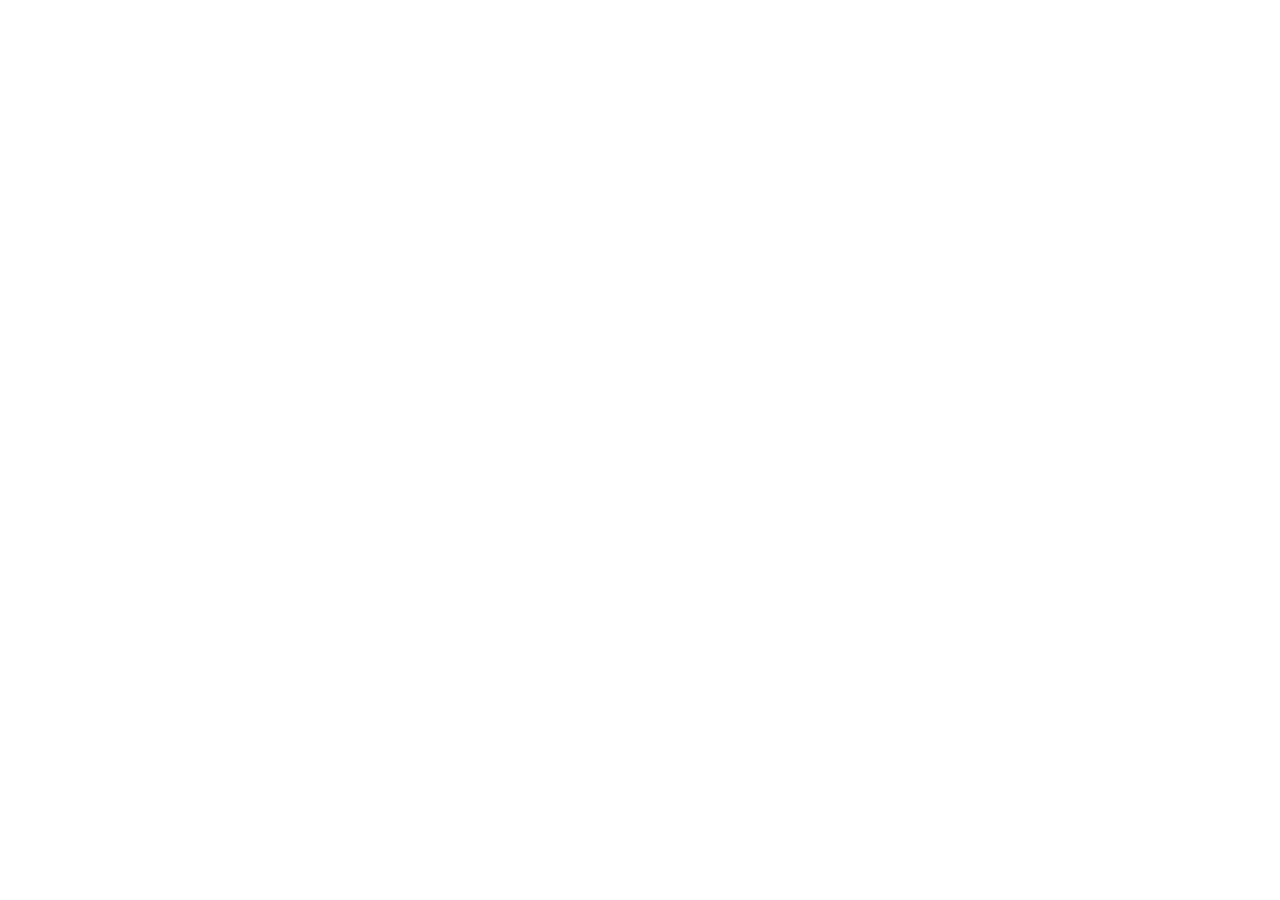
==== frontend/index.html @ bb5d073d "Commit inicial" ====
<!DOCTYPE html>
<html lang="en">
<head>
    <meta charset="UTF-8">
    <meta name="viewport" content="width=device-width, initial-scale=1.0">
    <title>Document</title>
</head>
<body>
    
</body>
</html>
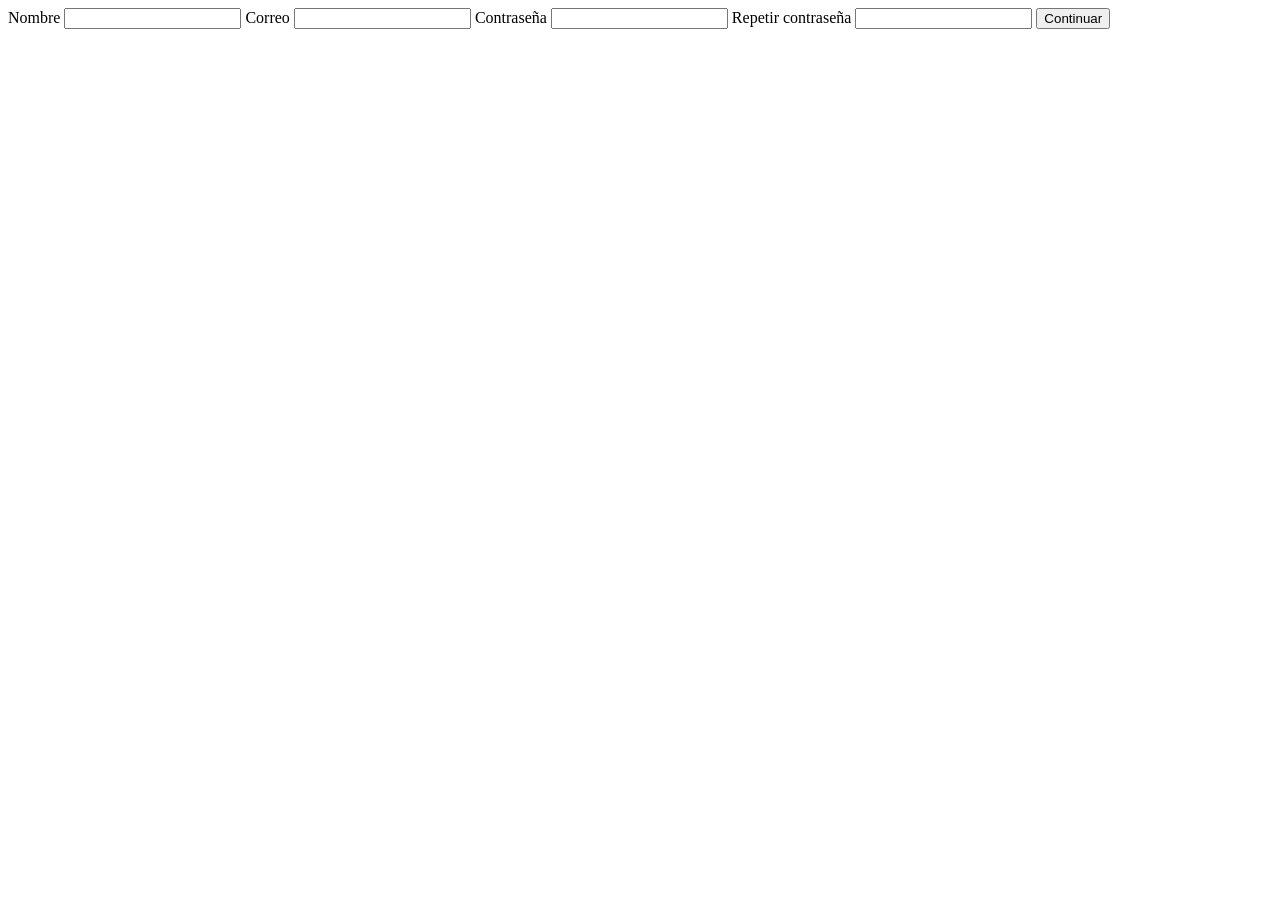
==== commit e749da38: "Creado Frontend" ====
--- a/frontend/index.html
+++ b/frontend/index.html
@@ -6,6 +6,31 @@
     <title>Document</title>
 </head>
 <body>
-    
+    <header>
+        <nav>
+
+        </nav>
+    </header>
+    <main>
+        <form action="">
+            <label for="name" id="name">Nombre</label>
+            <input type="text" id="name">
+        
+            <label for="email">Correo</label>
+            <input type="email" id="email">
+
+            <label for="passIni" id="passIni">Contraseña</label>
+            <input type="password" name="passIni" id="passIni">
+
+            <label for="passCopy" id="passCopy">Repetir contraseña</label>
+            <input type="password" name="passCopy" id="passCopy">
+
+            <button type="submit" id="submitButton">Continuar</button>
+        </form>
+
+    </main>
+    <footer>
+
+    </footer>
 </body>
 </html>
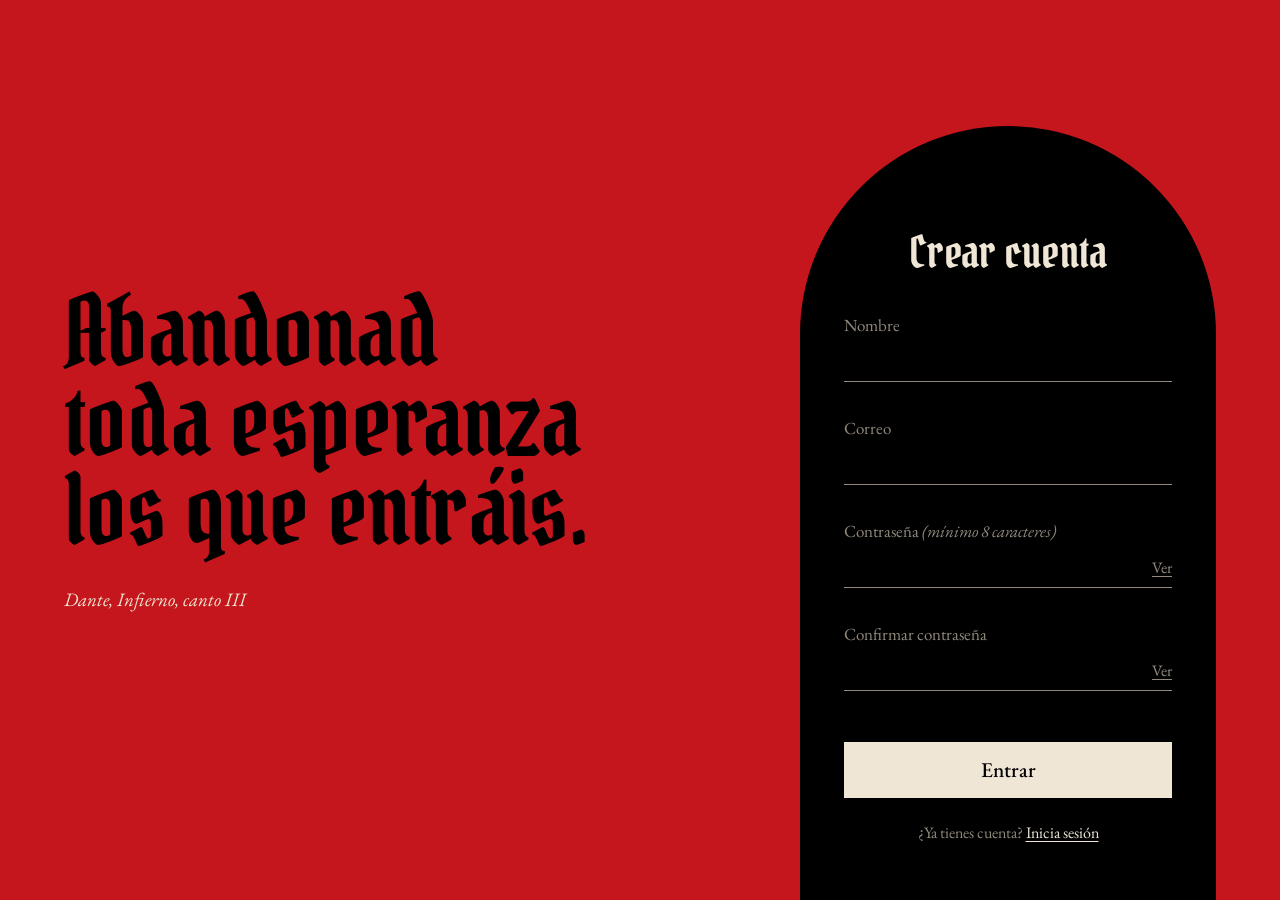
==== commit 398c752d: "Frontend terminado" ====
--- a/frontend/index.html
+++ b/frontend/index.html
@@ -1,36 +1,124 @@
 <!DOCTYPE html>
-<html lang="en">
+<html lang="es">
 <head>
     <meta charset="UTF-8">
     <meta name="viewport" content="width=device-width, initial-scale=1.0">
-    <title>Document</title>
-</head>
+    <title>Crear cuenta en el Infierno</title>
+    <link rel="preconnect" href="https://fonts.googleapis.com">
+    <link rel="preconnect" href="https://fonts.gstatic.com" crossorigin>
+    <link href="https://fonts.googleapis.com/css2?family=EB+Garamond:ital,wght@0,400;0,500;1,400&family=Pirata+One&display=swap" rel="stylesheet">
+    <link rel="stylesheet" href="css/style.css"
 <body>
-    <header>
-        <nav>
 
-        </nav>
-    </header>
-    <main>
-        <form action="">
-            <label for="name" id="name">Nombre</label>
-            <input type="text" id="name">
-        
-            <label for="email">Correo</label>
-            <input type="email" id="email">
+    <!-- El muro: la inscripción que hay sobre la puerta del infierno -->
+    <blockquote class="inscripcion">
+        <p>Abandonad<br>toda esperanza<br>los que entráis.</p>
+        <footer>Dante, <cite>Infierno</cite>, canto III</footer>
+    </blockquote>
 
-            <label for="passIni" id="passIni">Contraseña</label>
-            <input type="password" name="passIni" id="passIni">
+    <!-- La puerta: dentro va el formulario -->
+    <main class="puerta">
+        <h1>Crear cuenta</h1>
 
-            <label for="passCopy" id="passCopy">Repetir contraseña</label>
-            <input type="password" name="passCopy" id="passCopy">
+        <form id="registro" action="#" method="post" novalidate>
 
-            <button type="submit" id="submitButton">Continuar</button>
+            <div class="campo">
+                <label for="nombre">Nombre</label>
+                <input type="text" id="nombre" name="nombre" autocomplete="name"
+                       required data-vacio="Escribe tu nombre" aria-describedby="error-nombre">
+                <p class="error" id="error-nombre"></p>
+            </div>
+
+            <div class="campo">
+                <label for="email">Correo</label>
+                <input type="email" id="email" name="email" autocomplete="email"
+                       required data-vacio="Escribe tu correo" aria-describedby="error-email">
+                <p class="error" id="error-email"></p>
+            </div>
+
+            <div class="campo">
+                <label for="password">Contraseña <span class="pista">mínimo 8 caracteres</span></label>
+                <div class="con-boton">
+                    <input type="password" id="password" name="password" autocomplete="new-password"
+                           minlength="8" required data-vacio="Escribe una contraseña" aria-describedby="error-password">
+                    <button type="button" class="ver" data-campo="password">Ver</button>
+                </div>
+                <p class="error" id="error-password"></p>
+            </div>
+
+            <div class="campo">
+                <label for="confirmar">Confirmar contraseña</label>
+                <div class="con-boton">
+                    <input type="password" id="confirmar" name="confirmar" autocomplete="new-password"
+                           required data-vacio="Repite la contraseña" aria-describedby="error-confirmar">
+                    <button type="button" class="ver" data-campo="confirmar">Ver</button>
+                </div>
+                <p class="error" id="error-confirmar"></p>
+            </div>
+
+            <button type="submit" class="boton">Entrar</button>
         </form>
 
+        <p class="cambio">¿Ya tienes cuenta? <a href="login.html">Inicia sesión</a></p>
     </main>
-    <footer>
 
-    </footer>
+    <script>
+        const form = document.getElementById('registro');
+        const pass = document.getElementById('password');
+        const confirmar = document.getElementById('confirmar');
+        const campos = [...form.querySelectorAll('input')];
+
+        // Botones "Ver" / "Ocultar" de las contraseñas
+        document.querySelectorAll('.ver').forEach(boton => {
+            boton.addEventListener('click', () => {
+                const input = document.getElementById(boton.dataset.campo);
+                const oculta = input.type === 'password';
+                input.type = oculta ? 'text' : 'password';
+                boton.textContent = oculta ? 'Ocultar' : 'Ver';
+            });
+        });
+
+        // Comprueba un campo y escribe el error debajo. Devuelve true si está bien.
+        function validar(input) {
+            if (input === confirmar) {
+                const distintas = confirmar.value !== '' && confirmar.value !== pass.value;
+                confirmar.setCustomValidity(distintas ? 'Las contraseñas no coinciden' : '');
+            }
+
+            let mensaje = '';
+            if (input.validity.valueMissing)      mensaje = input.dataset.vacio;
+            else if (input.validity.typeMismatch) mensaje = 'Escribe un correo como nombre@dominio.com';
+            else if (input.validity.tooShort)     mensaje = 'La contraseña necesita al menos 8 caracteres';
+            else if (input.validity.customError)  mensaje = input.validationMessage;
+
+            input.closest('.campo').querySelector('.error').textContent = mensaje;
+            input.classList.toggle('mal', mensaje !== '');
+            return mensaje === '';
+        }
+
+        // Valida cada campo al salir de él
+        campos.forEach(input => input.addEventListener('blur', () => validar(input)));
+
+        // Si cambia la contraseña, vuelve a comparar la confirmación
+        pass.addEventListener('input', () => {
+            if (confirmar.value !== '') validar(confirmar);
+        });
+
+        form.addEventListener('submit', evento => {
+            evento.preventDefault();
+
+            const resultados = campos.map(validar);
+            if (resultados.includes(false)) {
+                // Lleva el cursor al primer campo con error
+                campos[resultados.indexOf(false)].focus();
+                return;
+            }
+
+            // Todo correcto: el muro se apaga y después se envía el formulario
+            document.body.classList.add('dentro');
+            setTimeout(() => form.submit(), 900);
+        });
+    </script>
+
 </body>
 </html>
--- a/frontend/css/style.css
+++ b/frontend/css/style.css
@@ -0,0 +1,250 @@
+*,
+*::before,
+*::after{
+    box-sizing: border-box;
+}
+
+:root{
+    --rojo: #c4161c;     /* el muro */
+    --negro: #000;       /* la puerta y la inscripción */
+    --hueso: #efe6d5;    /* el texto */
+    --ceniza: #91887c;   /* líneas y texto secundario */
+    --aviso: #ff8172;    /* errores */
+}
+
+body{
+    margin: 0 auto;
+    max-width: 84rem;
+    min-height: 100vh;
+    padding: 0 clamp(1.25rem, 5vw, 4.5rem);
+    font-family: 'EB Garamond', Georgia, serif;
+    font-size: 1.1875rem;
+    line-height: 1.4;
+    color: var(--hueso);
+    background: var(--rojo);
+    display: grid;
+    grid-template-columns: 1fr 26rem;   /* muro | puerta */
+    column-gap: 4rem;
+    transition: background-color .8s;
+}
+
+/* ---------- El muro ---------- */
+.inscripcion{
+    margin: 0;
+    padding: 4rem 0;
+    align-self: center;
+}
+
+.inscripcion p{
+    margin: 0;
+    font-family: 'Pirata One', 'EB Garamond', serif;
+    font-size: clamp(3.5rem, 7.6vw, 7.75rem);
+    line-height: .92;
+    color: var(--negro);
+}
+
+.inscripcion footer{
+    margin-top: 2rem;
+    font-style: italic;
+    transition: opacity .8s;
+}
+
+/* ---------- La puerta ---------- */
+.puerta{
+    align-self: end;                    /* apoyada en el suelo */
+    margin-top: 3rem;
+    min-height: 86vh;
+    padding: 6.5rem 2.75rem 2.5rem;
+    background: var(--negro);
+    border-radius: 999px 999px 0 0;     /* el arco */
+}
+
+h1{
+    margin: 0 0 2.5rem;
+    font-family: 'Pirata One', 'EB Garamond', serif;
+    font-size: 2.75rem;
+    font-weight: 400;
+    line-height: 1;
+    text-align: center;
+}
+
+/* ---------- Campos ---------- */
+.campo{
+    margin-bottom: .5rem;
+}
+
+label{
+    display: block;
+    font-size: 1.0625rem;
+    color: var(--ceniza);
+}
+
+.pista{
+    font-style: italic;
+}
+
+.pista::before{
+    content: "(";
+}
+
+.pista::after{
+    content: ")";
+}
+
+/* Sin caja: solo una línea para escribir encima, como en un libro de firmas */
+input{
+    width: 100%;
+    padding: .35rem 0 .5rem;
+    font: inherit;
+    font-size: 1.3125rem;
+    color: var(--hueso);
+    caret-color: var(--rojo);
+    background: none;
+    border: none;
+    border-bottom: 1px solid var(--ceniza);
+    border-radius: 0;
+    outline: none;
+}
+
+input:focus{
+    border-bottom-color: var(--hueso);
+    box-shadow: 0 1px 0 var(--hueso);   /* engorda la línea sin mover nada */
+}
+
+input.mal{
+    border-bottom-color: var(--aviso);
+    box-shadow: 0 1px 0 var(--aviso);
+}
+
+/* Chrome pinta de azul los campos autocompletados: esto lo evita */
+input:-webkit-autofill{
+    -webkit-text-fill-color: var(--hueso);
+    box-shadow: 0 0 0 100px var(--negro) inset, 0 1px 0 var(--ceniza);
+}
+
+.error{
+    margin: .3rem 0 0;
+    min-height: 1.4em;                  /* reserva el hueco para que no salte */
+    font-size: 1rem;
+    color: var(--aviso);
+}
+
+/* Contraseña con su botón "Ver" */
+.con-boton{
+    position: relative;
+}
+
+.con-boton input{
+    padding-right: 4.5rem;
+}
+
+.ver{
+    position: absolute;
+    right: 0;
+    bottom: .5rem;
+    padding: 0;
+    font: inherit;
+    font-size: 1rem;
+    color: var(--ceniza);
+    background: none;
+    border: none;
+    text-decoration: underline;
+    text-underline-offset: .2em;
+    cursor: pointer;
+}
+
+.ver:hover{
+    color: var(--hueso);
+}
+
+/* ---------- Botón ---------- */
+.boton{
+    width: 100%;
+    margin-top: 1rem;
+    padding: .8rem 1rem .9rem;
+    font: inherit;
+    font-size: 1.3125rem;
+    font-weight: 500;
+    color: var(--negro);
+    background: var(--hueso);
+    border: none;
+    border-radius: 0;
+    cursor: pointer;
+}
+
+.boton:hover{
+    color: var(--hueso);
+    background: var(--rojo);
+}
+
+.cambio{
+    margin: 1.5rem 0 0;
+    font-size: 1rem;
+    text-align: center;
+    color: var(--ceniza);
+}
+
+.cambio a{
+    color: var(--hueso);
+    text-underline-offset: .2em;
+}
+
+.cambio a:hover{
+    color: var(--rojo);
+}
+
+/* Foco visible al navegar con el teclado */
+.boton:focus-visible,
+.ver:focus-visible,
+.cambio a:focus-visible{
+    outline: 2px solid var(--hueso);
+    outline-offset: 4px;
+}
+
+/* ---------- Al entrar ---------- */
+/* El muro se apaga: la inscripción es negra, así que desaparece con él */
+body.dentro{
+    background-color: var(--negro);
+}
+
+.dentro .inscripcion footer{
+    opacity: 0;
+}
+
+/* ---------- Pantallas estrechas ---------- */
+@media (max-width: 62rem){
+    body{
+        grid-template-columns: 1fr;
+    }
+
+    .inscripcion{
+        padding: 3rem 0 0;
+    }
+
+    .inscripcion p{
+        font-size: clamp(2.75rem, 15vw, 5.5rem);
+    }
+
+    .inscripcion footer{
+        margin-top: 1.25rem;
+    }
+
+    .puerta{
+        width: 100%;
+        max-width: 26rem;
+        min-height: 0;
+        margin: 2.5rem auto 0;
+        padding: 5.5rem 2rem 2.5rem;
+    }
+
+    h1{
+        font-size: 2.375rem;
+    }
+}
+
+@media (prefers-reduced-motion: reduce){
+    body,
+    .inscripcion footer{
+        transition: none;
+    }
+}
